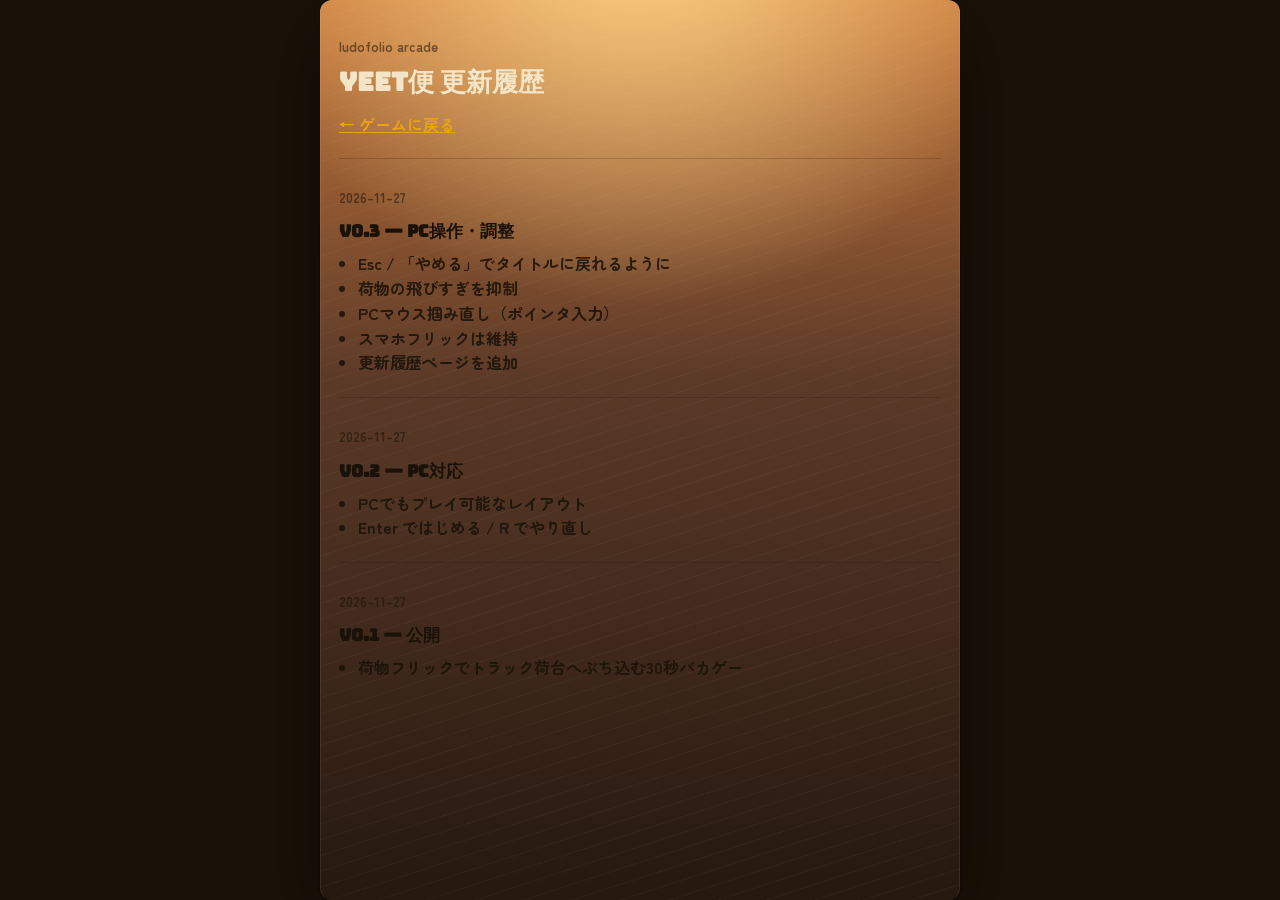
==== changelog.html @ 97159cb7 "Add Esc quit, tame throw power, and a public changelog. Keeps phone play intact while making PC exit" ====
<!DOCTYPE html>
<html lang="ja">
<head>
  <meta charset="UTF-8" />
  <meta name="viewport" content="width=device-width, initial-scale=1" />
  <title>更新履歴 — YEET便</title>
  <link rel="preconnect" href="https://fonts.googleapis.com" />
  <link rel="preconnect" href="https://fonts.gstatic.com" crossorigin />
  <link href="https://fonts.googleapis.com/css2?family=Bungee&family=Zen+Maru+Gothic:wght@500;700;900&display=swap" rel="stylesheet" />
  <link rel="stylesheet" href="style.css" />
  <style>
    body { overflow: auto; }
    #app { max-width: 640px; height: auto; min-height: 100%; margin: 0 auto; padding: 24px 18px 48px; }
    .log { position: relative; z-index: 2; }
    .log h1 { font-family: Bungee, cursive; font-size: 1.6rem; margin: 0 0 8px; }
    .log a.back { color: var(--amber); font-weight: 700; }
    .entry { margin: 22px 0; padding-top: 16px; border-top: 1px solid rgba(26,18,8,0.2); }
    .entry h2 { margin: 0 0 8px; font-size: 1.05rem; color: var(--ink); }
    .entry ul { margin: 0; padding-left: 1.2rem; color: rgba(26,18,8,0.88); font-weight: 700; line-height: 1.55; }
    .date { font-size: 0.82rem; color: rgba(26,18,8,0.55); font-weight: 700; }
  </style>
</head>
<body>
  <div id="app">
    <div class="log">
      <p class="date">ludofolio arcade</p>
      <h1>YEET便 更新履歴</h1>
      <p><a class="back" href="./">← ゲームに戻る</a></p>

      <article class="entry">
        <p class="date">2026-11-27</p>
        <h2>v0.3 — PC操作・調整</h2>
        <ul>
          <li>Esc / 「やめる」でタイトルに戻れるように</li>
          <li>荷物の飛びすぎを抑制</li>
          <li>PCマウス掴み直し（ポインタ入力）</li>
          <li>スマホフリックは維持</li>
          <li>更新履歴ページを追加</li>
        </ul>
      </article>

      <article class="entry">
        <p class="date">2026-11-27</p>
        <h2>v0.2 — PC対応</h2>
        <ul>
          <li>PCでもプレイ可能なレイアウト</li>
          <li>Enter ではじめる / R でやり直し</li>
        </ul>
      </article>

      <article class="entry">
        <p class="date">2026-11-27</p>
        <h2>v0.1 — 公開</h2>
        <ul>
          <li>荷物フリックでトラック荷台へぶち込む30秒バカゲー</li>
        </ul>
      </article>
    </div>
  </div>
</body>
</html>
---- style.css ----
:root {
  --ink: #1a1208;
  --paper: #f3e6c8;
  --amber: #e8a317;
  --rust: #c45c26;
  --teal: #1f6f6a;
  --truck: #2d5a27;
  --sky1: #f0c27b;
  --sky2: #4a3728;
  --safe: env(safe-area-inset-bottom, 0px);
}

* {
  box-sizing: border-box;
  -webkit-tap-highlight-color: transparent;
  user-select: none;
  touch-action: none;
}

html,
body {
  margin: 0;
  height: 100%;
  overflow: hidden;
  background: var(--ink);
  color: var(--paper);
  font-family: "Zen Maru Gothic", system-ui, sans-serif;
}

#app {
  position: relative;
  width: 100%;
  height: 100%;
  max-width: 480px;
  margin: 0 auto;
  background:
    radial-gradient(120% 80% at 50% -10%, #ffd78a 0%, transparent 55%),
    linear-gradient(180deg, #c9783a 0%, #5c3a28 42%, #24180f 100%);
  overflow: hidden;
}

#game.playable {
  cursor: grab;
}

#game.grabbing {
  cursor: grabbing;
}

.pc-tip {
  display: none;
  margin: 12px 0 0;
  font-size: 0.82rem;
  color: rgba(243, 230, 200, 0.65);
}

#app::before {
  content: "";
  position: absolute;
  inset: 0;
  background-image: repeating-linear-gradient(
    -18deg,
    transparent 0 14px,
    rgba(255, 255, 255, 0.03) 14px 15px
  );
  pointer-events: none;
  z-index: 1;
}

.top {
  position: absolute;
  top: 0;
  left: 0;
  right: 0;
  z-index: 5;
  display: flex;
  justify-content: space-between;
  align-items: baseline;
  padding: max(12px, env(safe-area-inset-top)) 16px 8px;
  pointer-events: none;
}

.brand {
  font-family: Bungee, cursive;
  font-size: 1.05rem;
  letter-spacing: 0.04em;
  color: var(--ink);
  text-shadow: 0 1px 0 rgba(255, 255, 255, 0.35);
}

.stats {
  font-weight: 900;
  font-size: 1.15rem;
  color: var(--ink);
  background: rgba(243, 230, 200, 0.88);
  border: 2px solid var(--ink);
  border-radius: 999px;
  padding: 4px 12px;
}

.stats .sep {
  opacity: 0.45;
  margin: 0 2px;
}

#game {
  position: absolute;
  inset: 0;
  width: 100%;
  height: 100%;
  z-index: 2;
  display: block;
}

.hud {
  position: absolute;
  left: 0;
  right: 0;
  bottom: calc(18px + var(--safe));
  z-index: 5;
  text-align: center;
  pointer-events: none;
}

.hint {
  margin: 0 auto;
  display: inline-block;
  padding: 8px 14px;
  border-radius: 999px;
  background: rgba(26, 18, 8, 0.72);
  border: 1px solid rgba(243, 230, 200, 0.35);
  font-weight: 700;
  font-size: 0.92rem;
}

.overlay {
  position: absolute;
  inset: 0;
  z-index: 10;
  display: grid;
  place-items: end center;
  padding: 24px 18px calc(28px + var(--safe));
  background:
    linear-gradient(180deg, rgba(26, 18, 8, 0.15) 0%, rgba(26, 18, 8, 0.78) 55%, rgba(26, 18, 8, 0.92) 100%);
}

.overlay.hidden {
  display: none;
}

.panel {
  width: min(100%, 380px);
  text-align: left;
  animation: rise 0.45s cubic-bezier(0.2, 0.9, 0.2, 1) both;
}

@keyframes rise {
  from {
    opacity: 0;
    transform: translateY(28px);
  }
  to {
    opacity: 1;
    transform: translateY(0);
  }
}

.eyebrow {
  margin: 0 0 8px;
  font-size: 0.78rem;
  letter-spacing: 0.14em;
  text-transform: uppercase;
  color: var(--amber);
  font-weight: 700;
}

h1 {
  margin: 0 0 12px;
  font-family: Bungee, cursive;
  font-size: clamp(2rem, 9vw, 2.7rem);
  line-height: 1.05;
  color: var(--paper);
}

h1 span {
  color: var(--amber);
}

h2 {
  margin: 0 0 8px;
  font-family: Bungee, cursive;
  font-size: 1.6rem;
}

.lead,
.flavor {
  margin: 0 0 18px;
  font-size: 1rem;
  line-height: 1.55;
  color: rgba(243, 230, 200, 0.88);
}

.big-score {
  margin: 0 0 10px;
  font-family: Bungee, cursive;
  font-size: 3rem;
  color: var(--amber);
  line-height: 1;
}

.big-score small {
  font-family: "Zen Maru Gothic", sans-serif;
  font-size: 1rem;
  font-weight: 700;
  color: var(--paper);
}

.row {
  display: flex;
  gap: 10px;
  flex-wrap: wrap;
}

.btn {
  appearance: none;
  border: 2px solid var(--ink);
  border-radius: 14px;
  padding: 14px 18px;
  font-family: inherit;
  font-weight: 900;
  font-size: 1.05rem;
  cursor: pointer;
  touch-action: manipulation;
  text-decoration: none;
  display: inline-flex;
  align-items: center;
  justify-content: center;
}

.btn.primary {
  background: var(--amber);
  color: var(--ink);
  box-shadow: 0 6px 0 #8a5a0c;
}

.btn.primary:active {
  transform: translateY(3px);
  box-shadow: 0 3px 0 #8a5a0c;
}

.btn.ghost {
  background: transparent;
  color: var(--paper);
  border-color: rgba(243, 230, 200, 0.55);
}

@media (min-width: 481px) {
  #app {
    max-width: min(720px, 100vw);
    border-left: 1px solid rgba(255, 255, 255, 0.08);
    border-right: 1px solid rgba(255, 255, 255, 0.08);
    box-shadow: 0 0 0 1px rgba(0, 0, 0, 0.25), 0 24px 80px rgba(0, 0, 0, 0.45);
  }

  .pc-tip {
    display: block;
  }

  .panel {
    width: min(100%, 420px);
  }
}

@media (min-width: 900px) and (pointer: fine) {
  #app {
    max-width: min(820px, 92vw);
    max-height: min(100vh, 920px);
    height: min(100vh, 920px);
    margin-top: max(0px, calc((100vh - min(100vh, 920px)) / 2));
    border-radius: 12px;
  }
}

/* Phone keeps full-bleed; don't force desktop chrome */
@media (pointer: coarse) {
  .pc-tip {
    display: none !important;
  }

  #app {
    max-width: 480px;
    border-radius: 0;
    margin-top: 0;
    height: 100%;
    max-height: none;
  }
}
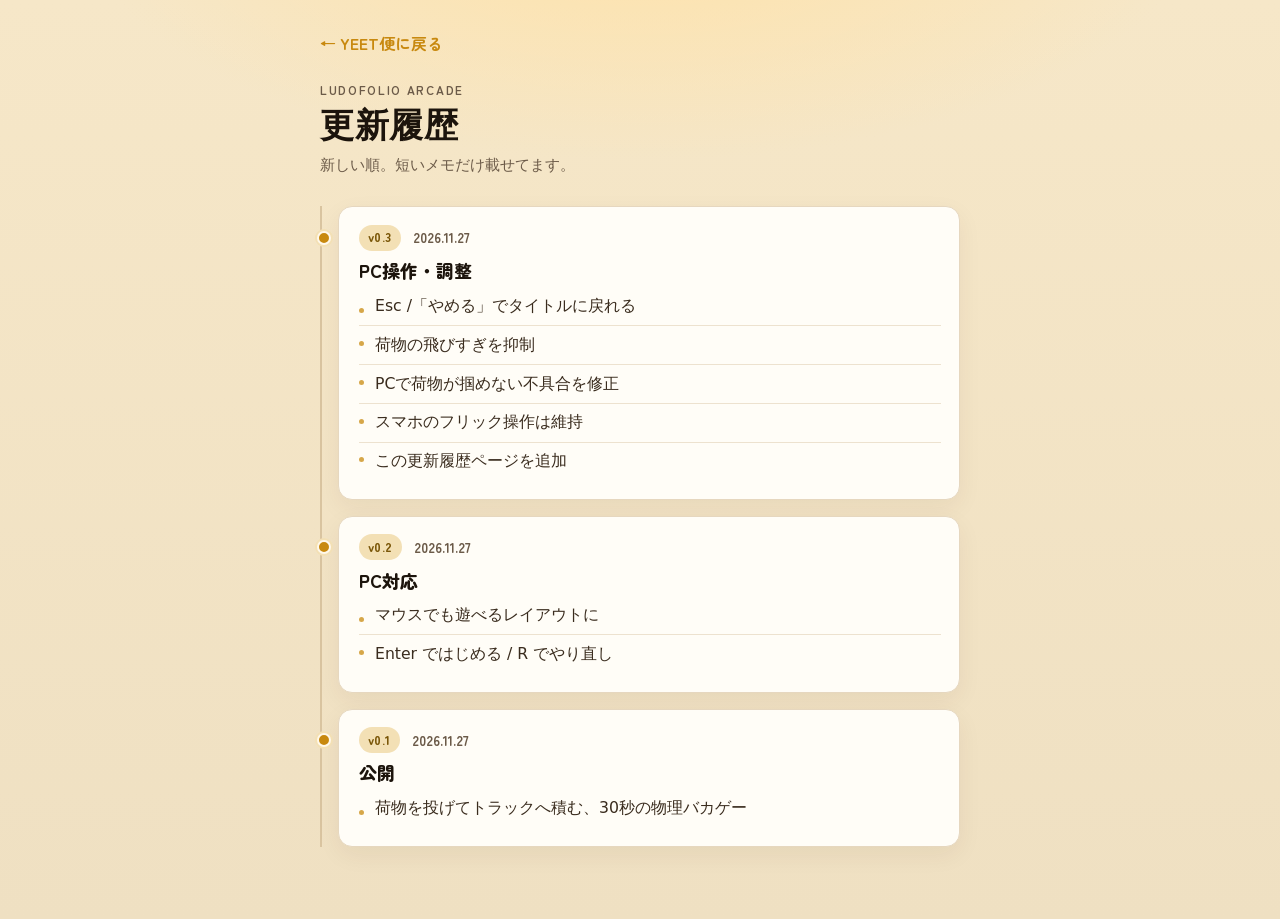
==== commit 24baab63: "Redesign changelog for scannable reading. Timeline cards, lighter body text, and a calm paper surfac" ====
--- a/changelog.html
+++ b/changelog.html
@@ -3,59 +3,61 @@
 <head>
   <meta charset="UTF-8" />
   <meta name="viewport" content="width=device-width, initial-scale=1" />
+  <meta name="description" content="ぶっ飛び宅配 YEET便の更新履歴" />
   <title>更新履歴 — YEET便</title>
   <link rel="preconnect" href="https://fonts.googleapis.com" />
   <link rel="preconnect" href="https://fonts.gstatic.com" crossorigin />
   <link href="https://fonts.googleapis.com/css2?family=Bungee&family=Zen+Maru+Gothic:wght@500;700;900&display=swap" rel="stylesheet" />
-  <link rel="stylesheet" href="style.css" />
-  <style>
-    body { overflow: auto; }
-    #app { max-width: 640px; height: auto; min-height: 100%; margin: 0 auto; padding: 24px 18px 48px; }
-    .log { position: relative; z-index: 2; }
-    .log h1 { font-family: Bungee, cursive; font-size: 1.6rem; margin: 0 0 8px; }
-    .log a.back { color: var(--amber); font-weight: 700; }
-    .entry { margin: 22px 0; padding-top: 16px; border-top: 1px solid rgba(26,18,8,0.2); }
-    .entry h2 { margin: 0 0 8px; font-size: 1.05rem; color: var(--ink); }
-    .entry ul { margin: 0; padding-left: 1.2rem; color: rgba(26,18,8,0.88); font-weight: 700; line-height: 1.55; }
-    .date { font-size: 0.82rem; color: rgba(26,18,8,0.55); font-weight: 700; }
-  </style>
+  <link rel="stylesheet" href="changelog.css" />
 </head>
 <body>
-  <div id="app">
-    <div class="log">
-      <p class="date">ludofolio arcade</p>
-      <h1>YEET便 更新履歴</h1>
-      <p><a class="back" href="./">← ゲームに戻る</a></p>
+  <main class="page">
+    <header class="head">
+      <a class="back" href="./">← YEET便に戻る</a>
+      <p class="kicker">ludofolio arcade</p>
+      <h1>更新履歴</h1>
+      <p class="intro">新しい順。短いメモだけ載せてます。</p>
+    </header>
 
-      <article class="entry">
-        <p class="date">2026-11-27</p>
-        <h2>v0.3 — PC操作・調整</h2>
+    <ol class="timeline">
+      <li class="release">
+        <div class="meta">
+          <span class="ver">v0.3</span>
+          <time datetime="2026-11-27">2026.11.27</time>
+        </div>
+        <h2>PC操作・調整</h2>
         <ul>
-          <li>Esc / 「やめる」でタイトルに戻れるように</li>
+          <li>Esc /「やめる」でタイトルに戻れる</li>
           <li>荷物の飛びすぎを抑制</li>
-          <li>PCマウス掴み直し（ポインタ入力）</li>
-          <li>スマホフリックは維持</li>
-          <li>更新履歴ページを追加</li>
+          <li>PCで荷物が掴めない不具合を修正</li>
+          <li>スマホのフリック操作は維持</li>
+          <li>この更新履歴ページを追加</li>
         </ul>
-      </article>
+      </li>
 
-      <article class="entry">
-        <p class="date">2026-11-27</p>
-        <h2>v0.2 — PC対応</h2>
+      <li class="release">
+        <div class="meta">
+          <span class="ver">v0.2</span>
+          <time datetime="2026-11-27">2026.11.27</time>
+        </div>
+        <h2>PC対応</h2>
         <ul>
-          <li>PCでもプレイ可能なレイアウト</li>
+          <li>マウスでも遊べるレイアウトに</li>
           <li>Enter ではじめる / R でやり直し</li>
         </ul>
-      </article>
+      </li>
 
-      <article class="entry">
-        <p class="date">2026-11-27</p>
-        <h2>v0.1 — 公開</h2>
+      <li class="release">
+        <div class="meta">
+          <span class="ver">v0.1</span>
+          <time datetime="2026-11-27">2026.11.27</time>
+        </div>
+        <h2>公開</h2>
         <ul>
-          <li>荷物フリックでトラック荷台へぶち込む30秒バカゲー</li>
+          <li>荷物を投げてトラックへ積む、30秒の物理バカゲー</li>
         </ul>
-      </article>
-    </div>
-  </div>
+      </li>
+    </ol>
+  </main>
 </body>
 </html>
--- a/changelog.css
+++ b/changelog.css
@@ -0,0 +1,180 @@
+:root {
+  --ink: #1c140c;
+  --muted: #6b5a48;
+  --paper: #fff8eb;
+  --panel: #fffdf7;
+  --line: #e6d7bf;
+  --amber: #c8890f;
+  --amber-soft: #f3e0b5;
+  --rail: #d9c4a0;
+}
+
+* {
+  box-sizing: border-box;
+}
+
+html,
+body {
+  margin: 0;
+  min-height: 100%;
+  background:
+    radial-gradient(80% 50% at 50% -10%, #ffe2a8 0%, transparent 55%),
+    linear-gradient(180deg, #f6e7c8 0%, #efe0c2 100%);
+  color: var(--ink);
+  font-family: "Zen Maru Gothic", system-ui, sans-serif;
+  font-weight: 500;
+  line-height: 1.7;
+  -webkit-font-smoothing: antialiased;
+}
+
+.page {
+  width: min(40rem, calc(100% - 2rem));
+  margin: 0 auto;
+  padding: 1.5rem 0 3.5rem;
+}
+
+.head {
+  margin-bottom: 1.75rem;
+}
+
+.back {
+  display: inline-flex;
+  align-items: center;
+  min-height: 2.5rem;
+  margin-bottom: 1rem;
+  color: var(--amber);
+  font-weight: 700;
+  text-decoration: none;
+}
+
+.back:hover {
+  text-decoration: underline;
+}
+
+.kicker {
+  margin: 0 0 0.35rem;
+  font-size: 0.75rem;
+  letter-spacing: 0.14em;
+  text-transform: uppercase;
+  color: var(--muted);
+  font-weight: 700;
+}
+
+h1 {
+  margin: 0 0 0.5rem;
+  font-family: Bungee, cursive;
+  font-size: clamp(1.7rem, 5vw, 2.1rem);
+  line-height: 1.15;
+  letter-spacing: 0.02em;
+}
+
+.intro {
+  margin: 0;
+  color: var(--muted);
+  font-size: 0.95rem;
+}
+
+.timeline {
+  list-style: none;
+  margin: 0;
+  padding: 0;
+  border-left: 2px solid var(--rail);
+}
+
+.release {
+  position: relative;
+  margin: 0 0 1rem 0;
+  padding: 1.1rem 1.15rem 1.15rem 1.25rem;
+  margin-left: 1rem;
+  background: var(--panel);
+  border: 1px solid var(--line);
+  border-radius: 14px;
+  box-shadow: 0 8px 24px rgba(60, 40, 10, 0.06);
+}
+
+.release::before {
+  content: "";
+  position: absolute;
+  left: calc(-1rem - 6px);
+  top: 1.45rem;
+  width: 10px;
+  height: 10px;
+  border-radius: 50%;
+  background: var(--amber);
+  border: 2px solid var(--paper);
+  box-shadow: 0 0 0 2px var(--amber-soft);
+}
+
+.meta {
+  display: flex;
+  flex-wrap: wrap;
+  align-items: center;
+  gap: 0.5rem 0.75rem;
+  margin-bottom: 0.45rem;
+}
+
+.ver {
+  display: inline-flex;
+  align-items: center;
+  padding: 0.15rem 0.55rem;
+  border-radius: 999px;
+  background: var(--amber-soft);
+  color: #7a5608;
+  font-size: 0.78rem;
+  font-weight: 900;
+  letter-spacing: 0.04em;
+}
+
+time {
+  color: var(--muted);
+  font-size: 0.85rem;
+  font-weight: 700;
+  font-variant-numeric: tabular-nums;
+}
+
+.release h2 {
+  margin: 0 0 0.65rem;
+  font-size: 1.12rem;
+  font-weight: 900;
+  line-height: 1.35;
+}
+
+.release ul {
+  margin: 0;
+  padding: 0;
+  list-style: none;
+}
+
+.release li {
+  position: relative;
+  padding: 0.35rem 0 0.35rem 1rem;
+  color: #3a2c1e;
+  font-size: 0.98rem;
+  font-weight: 500;
+  border-top: 1px solid rgba(230, 215, 191, 0.7);
+}
+
+.release li:first-child {
+  border-top: 0;
+  padding-top: 0;
+}
+
+.release li::before {
+  content: "";
+  position: absolute;
+  left: 0;
+  top: 0.95em;
+  width: 5px;
+  height: 5px;
+  border-radius: 50%;
+  background: var(--amber);
+  opacity: 0.75;
+}
+
+@media (max-width: 520px) {
+  .release {
+    margin-left: 0.85rem;
+    padding-left: 1rem;
+    padding-right: 1rem;
+  }
+}
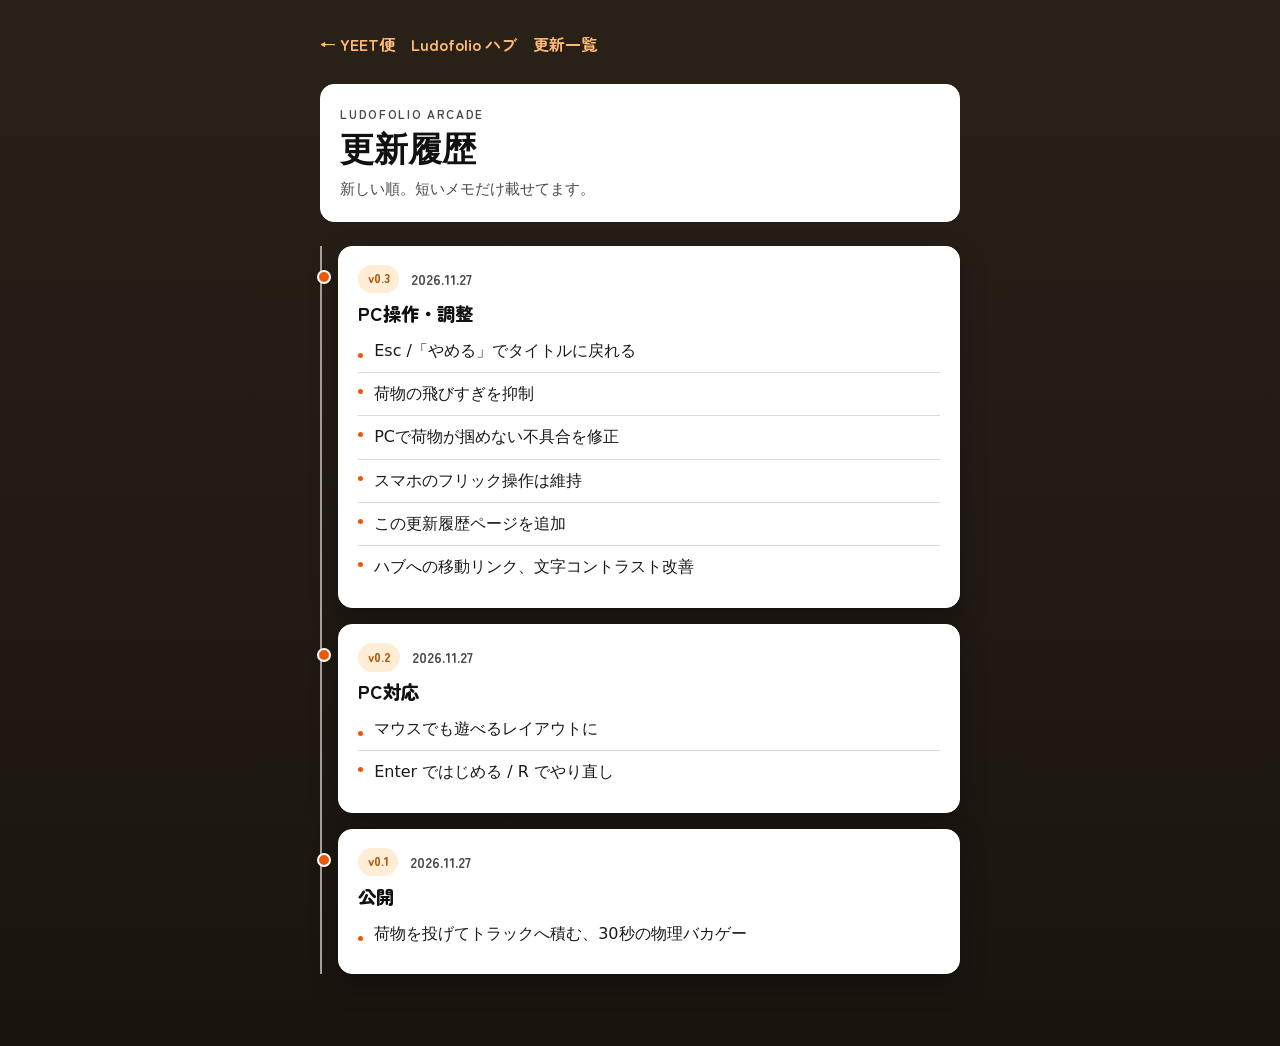
==== commit f69ce715: "Add hub navigation and raise text contrast. White reading panels on dark chrome, clearer ghost butto" ====
--- a/changelog.html
+++ b/changelog.html
@@ -12,8 +12,12 @@
 </head>
 <body>
   <main class="page">
+    <nav class="nav" aria-label="移動">
+      <a href="./">← YEET便</a>
+      <a href="https://zmr7z.github.io/ludofolio/">Ludofolio ハブ</a>
+      <a href="https://zmr7z.github.io/ludofolio/updates.html">更新一覧</a>
+    </nav>
     <header class="head">
-      <a class="back" href="./">← YEET便に戻る</a>
       <p class="kicker">ludofolio arcade</p>
       <h1>更新履歴</h1>
       <p class="intro">新しい順。短いメモだけ載せてます。</p>
@@ -32,6 +36,7 @@
           <li>PCで荷物が掴めない不具合を修正</li>
           <li>スマホのフリック操作は維持</li>
           <li>この更新履歴ページを追加</li>
+          <li>ハブへの移動リンク、文字コントラスト改善</li>
         </ul>
       </li>
 
--- a/changelog.css
+++ b/changelog.css
@@ -1,12 +1,15 @@
 :root {
-  --ink: #1c140c;
-  --muted: #6b5a48;
-  --paper: #fff8eb;
-  --panel: #fffdf7;
-  --line: #e6d7bf;
-  --amber: #c8890f;
-  --amber-soft: #f3e0b5;
-  --rail: #d9c4a0;
+  --ink: #111111;
+  --body: #1a1a1a;
+  --muted: #4a4a4a;
+  --bg: #2a2118;
+  --bg2: #1a140f;
+  --panel: #ffffff;
+  --line: #d8d8d8;
+  --amber: #b45309;
+  --amber-soft: #ffedd5;
+  --rail: #a8a29e;
+  --link: #9a3412;
 }
 
 * {
@@ -17,13 +20,11 @@
 body {
   margin: 0;
   min-height: 100%;
-  background:
-    radial-gradient(80% 50% at 50% -10%, #ffe2a8 0%, transparent 55%),
-    linear-gradient(180deg, #f6e7c8 0%, #efe0c2 100%);
+  background: linear-gradient(180deg, var(--bg) 0%, var(--bg2) 100%);
   color: var(--ink);
   font-family: "Zen Maru Gothic", system-ui, sans-serif;
   font-weight: 500;
-  line-height: 1.7;
+  line-height: 1.75;
   -webkit-font-smoothing: antialiased;
 }
 
@@ -33,22 +34,33 @@
   padding: 1.5rem 0 3.5rem;
 }
 
-.head {
-  margin-bottom: 1.75rem;
+.nav {
+  display: flex;
+  flex-wrap: wrap;
+  gap: 0.5rem 1rem;
+  margin-bottom: 1.25rem;
 }
 
-.back {
+.nav a {
   display: inline-flex;
   align-items: center;
   min-height: 2.5rem;
-  margin-bottom: 1rem;
-  color: var(--amber);
+  color: #fdba74;
   font-weight: 700;
   text-decoration: none;
 }
 
-.back:hover {
+.nav a:hover {
+  color: #fff7ed;
   text-decoration: underline;
+}
+
+.head {
+  margin-bottom: 1.5rem;
+  padding: 1.15rem 1.2rem;
+  background: var(--panel);
+  border-radius: 14px;
+  border: 1px solid #fff;
 }
 
 .kicker {
@@ -61,11 +73,11 @@
 }
 
 h1 {
-  margin: 0 0 0.5rem;
+  margin: 0 0 0.45rem;
   font-family: Bungee, cursive;
   font-size: clamp(1.7rem, 5vw, 2.1rem);
   line-height: 1.15;
-  letter-spacing: 0.02em;
+  color: var(--ink);
 }
 
 .intro {
@@ -83,13 +95,12 @@
 
 .release {
   position: relative;
-  margin: 0 0 1rem 0;
-  padding: 1.1rem 1.15rem 1.15rem 1.25rem;
-  margin-left: 1rem;
+  margin: 0 0 1rem 1rem;
+  padding: 1.15rem 1.2rem;
   background: var(--panel);
-  border: 1px solid var(--line);
+  border: 1px solid #fff;
   border-radius: 14px;
-  box-shadow: 0 8px 24px rgba(60, 40, 10, 0.06);
+  box-shadow: 0 10px 28px rgba(0, 0, 0, 0.28);
 }
 
 .release::before {
@@ -100,9 +111,8 @@
   width: 10px;
   height: 10px;
   border-radius: 50%;
-  background: var(--amber);
-  border: 2px solid var(--paper);
-  box-shadow: 0 0 0 2px var(--amber-soft);
+  background: #ea580c;
+  border: 2px solid #fff;
 }
 
 .meta {
@@ -116,27 +126,27 @@
 .ver {
   display: inline-flex;
   align-items: center;
-  padding: 0.15rem 0.55rem;
+  padding: 0.2rem 0.6rem;
   border-radius: 999px;
   background: var(--amber-soft);
-  color: #7a5608;
+  color: var(--amber);
   font-size: 0.78rem;
   font-weight: 900;
-  letter-spacing: 0.04em;
 }
 
 time {
   color: var(--muted);
-  font-size: 0.85rem;
+  font-size: 0.88rem;
   font-weight: 700;
   font-variant-numeric: tabular-nums;
 }
 
 .release h2 {
-  margin: 0 0 0.65rem;
-  font-size: 1.12rem;
+  margin: 0 0 0.7rem;
+  font-size: 1.15rem;
   font-weight: 900;
   line-height: 1.35;
+  color: var(--ink);
 }
 
 .release ul {
@@ -147,11 +157,11 @@
 
 .release li {
   position: relative;
-  padding: 0.35rem 0 0.35rem 1rem;
-  color: #3a2c1e;
-  font-size: 0.98rem;
+  padding: 0.45rem 0 0.45rem 1rem;
+  color: var(--body);
+  font-size: 1rem;
   font-weight: 500;
-  border-top: 1px solid rgba(230, 215, 191, 0.7);
+  border-top: 1px solid var(--line);
 }
 
 .release li:first-child {
@@ -163,18 +173,9 @@
   content: "";
   position: absolute;
   left: 0;
-  top: 0.95em;
+  top: 1em;
   width: 5px;
   height: 5px;
   border-radius: 50%;
-  background: var(--amber);
-  opacity: 0.75;
+  background: #ea580c;
 }
-
-@media (max-width: 520px) {
-  .release {
-    margin-left: 0.85rem;
-    padding-left: 1rem;
-    padding-right: 1rem;
-  }
-}
